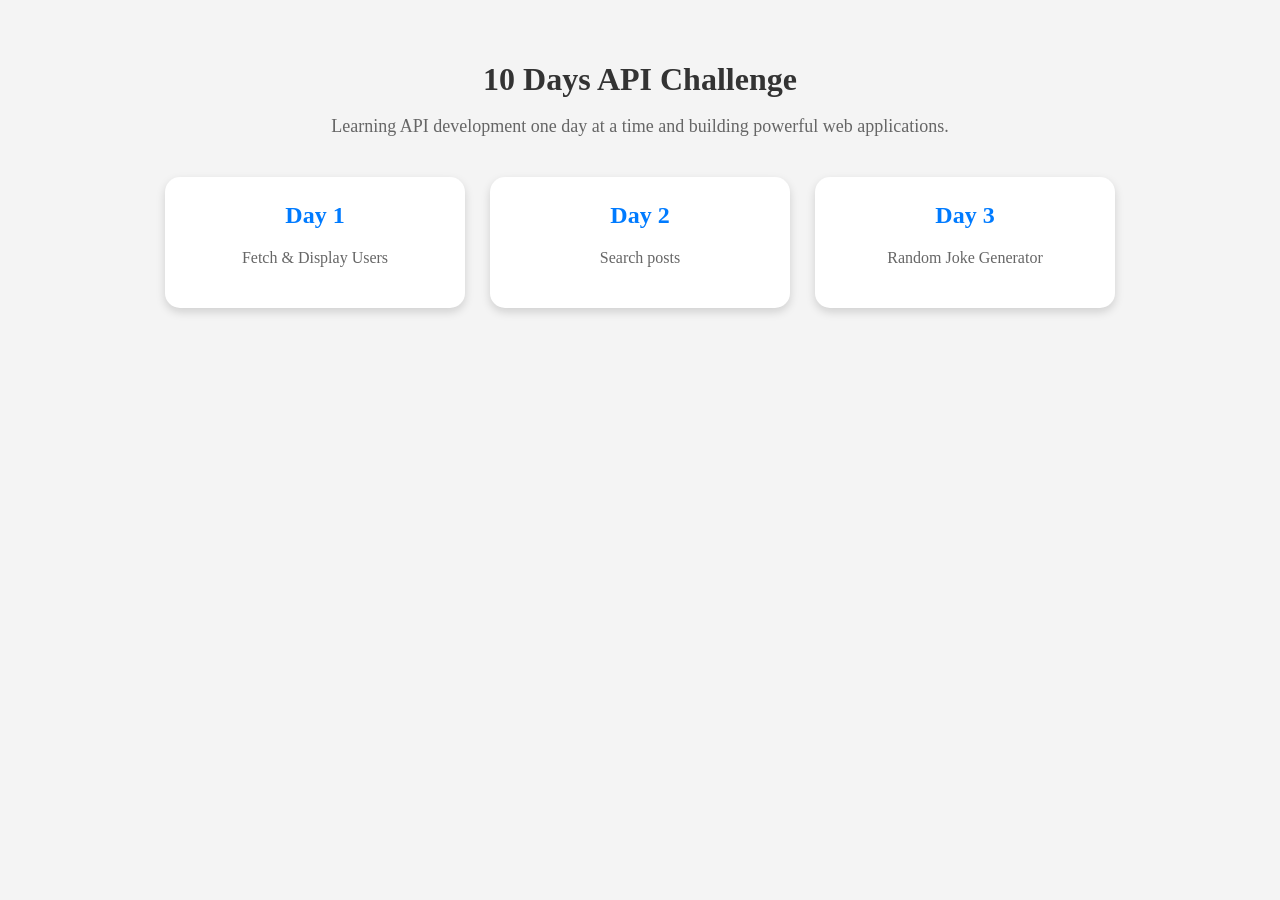
==== index.html @ daa4835d "Completed Day 3 - Random Joke Generator" ====
<!DOCTYPE html>
<html lang="en">
<head>
    <meta charset="UTF-8">
    <meta name="viewport" content="width=device-width, initial-scale=1.0">
    <title>10 Days API Challenge</title>
    <link rel="stylesheet" href="style.css">
</head>
<body>

    <div class="container">
        <h1> 10 Days API Challenge</h1>

        <p class="subtitle">
            Learning API development one day at a time and building powerful web applications.
        </p>

        <div class="cards">

            <a href="Day 1/index.html" class="day-card">
                <h2>Day 1</h2>
                <p>Fetch & Display Users </p>
            </a>
            <a href="Day 2/index.html" class="day-card">
                <h2>Day 2</h2>
                <p>Search posts  </p>
            </a>
             <a href="Day 3/index.html" class="day-card">
                <h2>Day 3</h2>
                <p>Random Joke Generator </p>
            </a>

            
        </div>
    </div>

</body>
</html>
---- style.css ----
body {
    margin: 0;
    font-family: times, sans-serif;
    background-color: #f4f4f4;
}

.container {
    max-width: 1000px;
    margin: auto;
    padding: 40px 20px;
    text-align: center;
}

h1 {
    color: #333;
    margin-bottom: 10px;
}

.subtitle {
    color: #666;
    margin-bottom: 40px;
    font-size: 18px;
}

.cards {
    display: flex;
    justify-content: center;
    gap: 25px;
    flex-wrap: wrap;
}

.day-card {
    background-color: white;
    width: 250px;
    padding: 25px;
    border-radius: 15px;
    text-decoration: none;
    color: #333;
    box-shadow: 0 4px 10px rgba(0,0,0,0.15);
    transition: 0.3s;
}

.day-card:hover {
    transform: translateY(-8px);
}

.day-card h2 {
    margin-top: 0;
    color: #007bff;
}

.day-card p {
    color: #666;
}
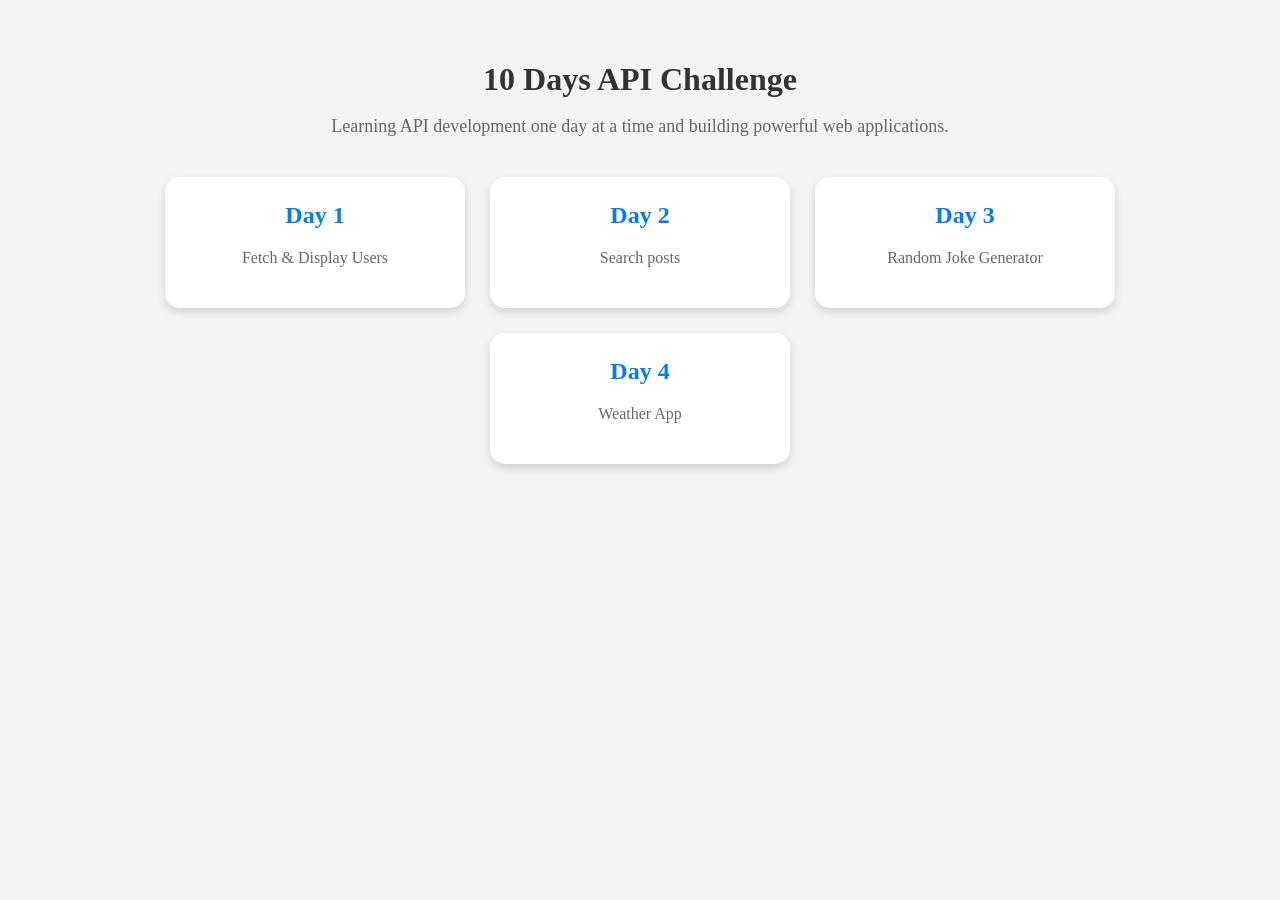
==== commit 5a317518: "Completed Day 4 - Weather App" ====
--- a/index.html
+++ b/index.html
@@ -10,13 +10,10 @@
 
     <div class="container">
         <h1> 10 Days API Challenge</h1>
-
         <p class="subtitle">
             Learning API development one day at a time and building powerful web applications.
         </p>
-
         <div class="cards">
-
             <a href="Day 1/index.html" class="day-card">
                 <h2>Day 1</h2>
                 <p>Fetch & Display Users </p>
@@ -28,9 +25,11 @@
              <a href="Day 3/index.html" class="day-card">
                 <h2>Day 3</h2>
                 <p>Random Joke Generator </p>
-            </a>
-
-            
+            </a>   
+             <a href="Day 4/index.html" class="day-card">
+                <h2>Day 4</h2>
+                <p>Weather App </p>
+            </a>   
         </div>
     </div>
 
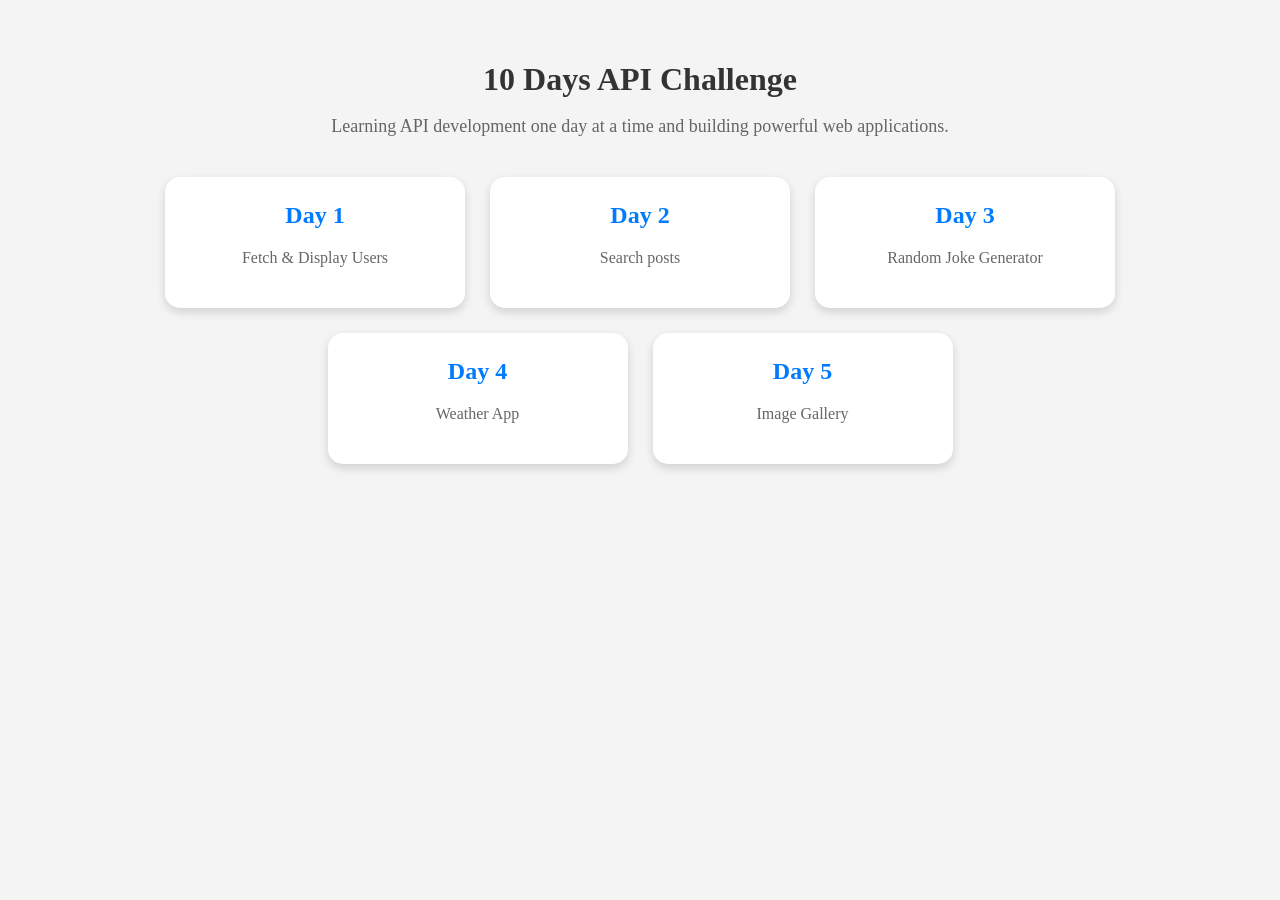
==== commit 6fc286ee: "Completed Day 5 -  Image Gallery" ====
--- a/index.html
+++ b/index.html
@@ -30,6 +30,10 @@
                 <h2>Day 4</h2>
                 <p>Weather App </p>
             </a>   
+            <a href="Day 5/index.html" class="day-card">
+                <h2>Day 5</h2>
+                <p>Image Gallery </p>
+            </a>
         </div>
     </div>
 
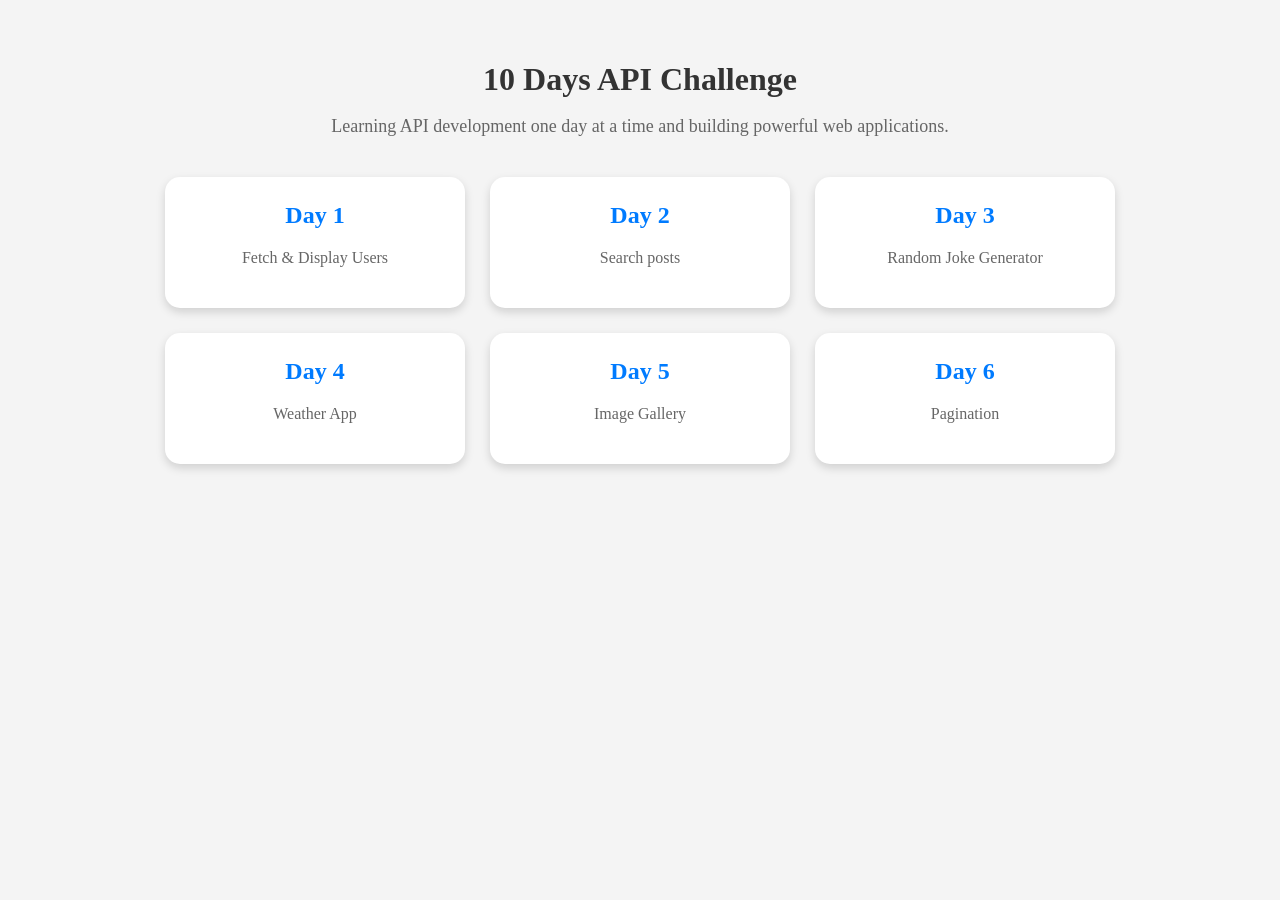
==== commit 0eb9e2e7: "Completed Day 6 - Pagination with API" ====
--- a/index.html
+++ b/index.html
@@ -34,6 +34,10 @@
                 <h2>Day 5</h2>
                 <p>Image Gallery </p>
             </a>
+            <a href="Day 6/index.html" class="day-card">
+                <h2>Day 6</h2>
+                <p>Pagination</p>
+            </a>
         </div>
     </div>
 
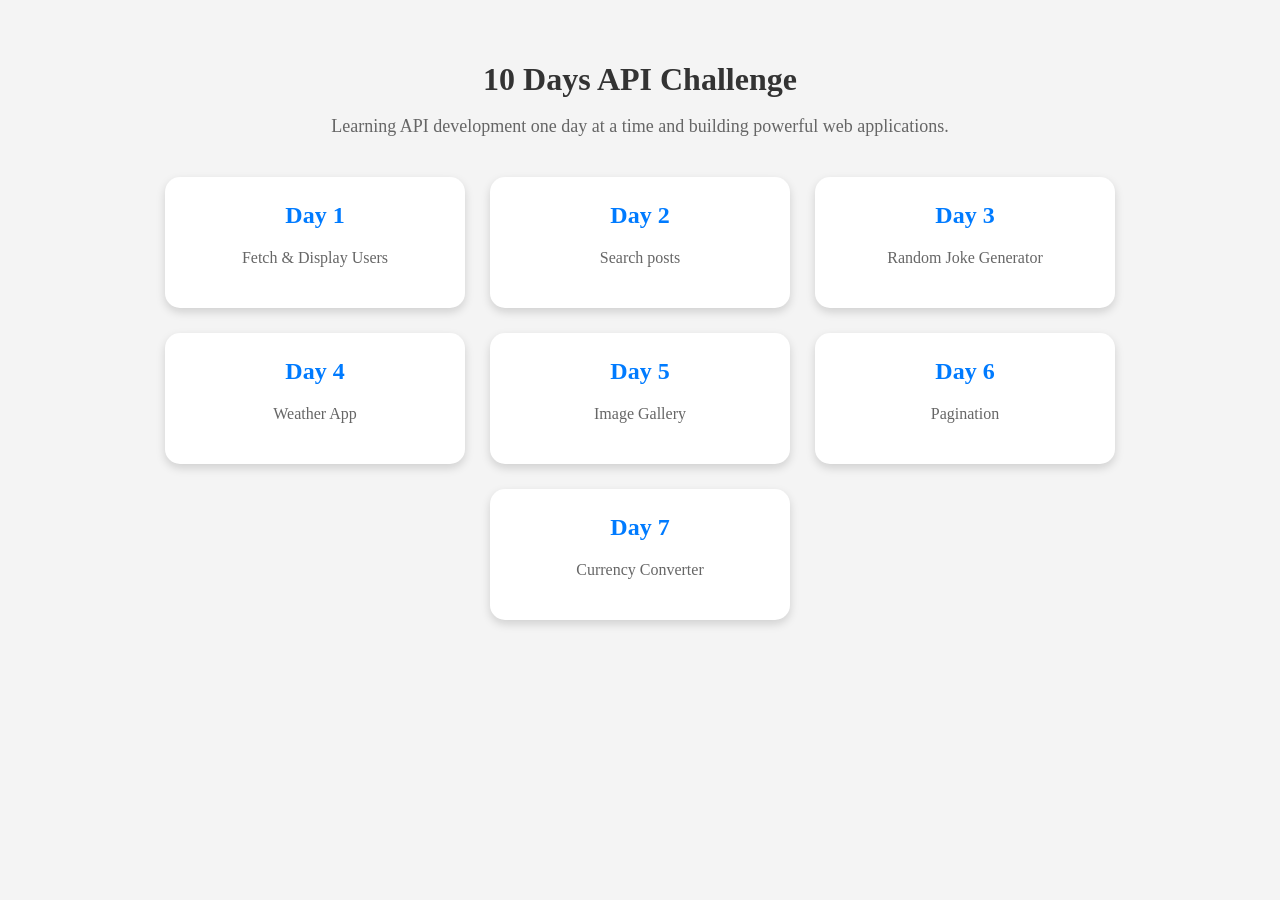
==== commit 1c1131cf: "completed Day 7- Currency Converter" ====
--- a/index.html
+++ b/index.html
@@ -38,6 +38,10 @@
                 <h2>Day 6</h2>
                 <p>Pagination</p>
             </a>
+              <a href="Day 7/index.html" class="day-card">
+                <h2>Day 7</h2>
+                <p> Currency Converter</p>
+            </a>
         </div>
     </div>
 
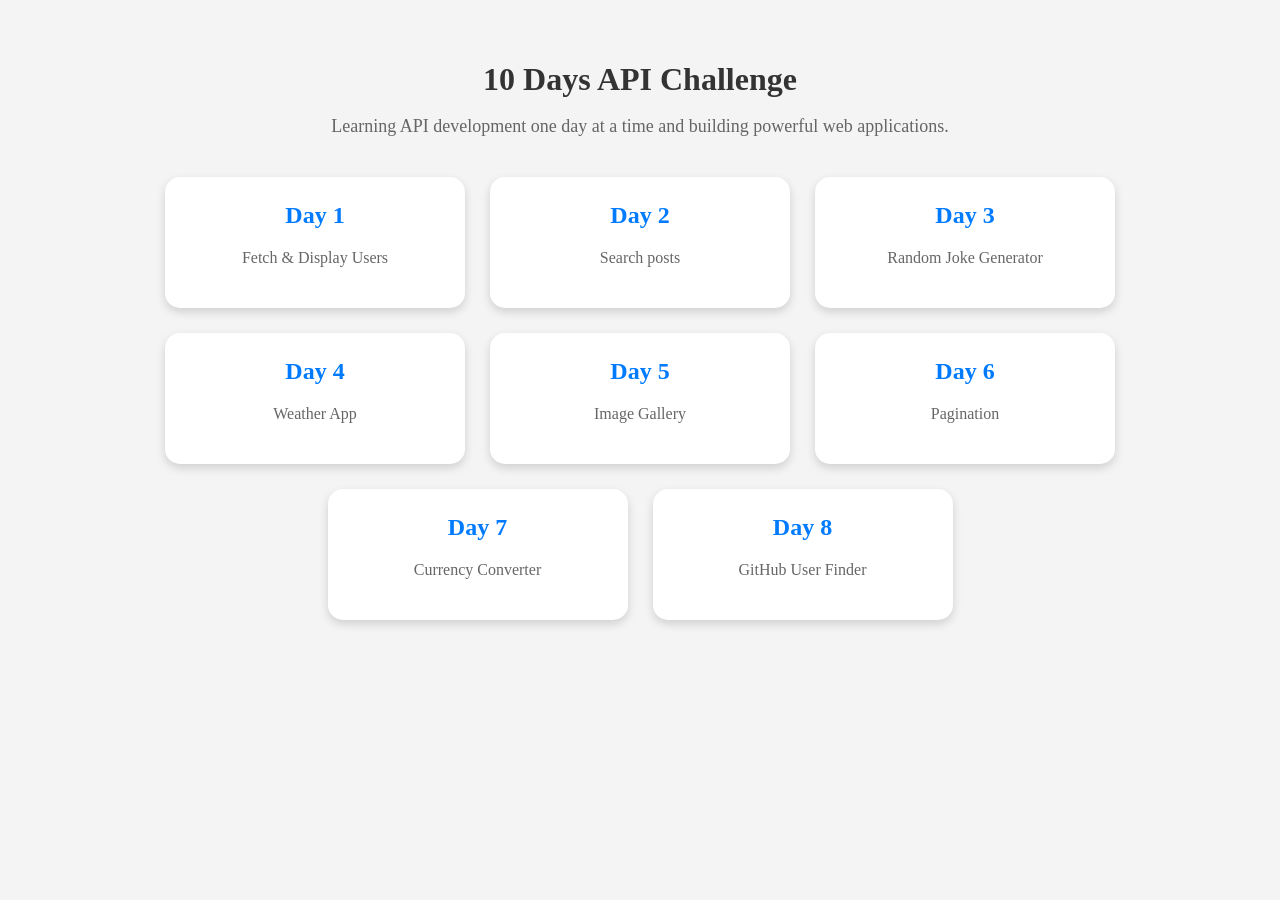
==== commit 67dc38c2: "Completed Day 8 - GitHub User Finder" ====
--- a/index.html
+++ b/index.html
@@ -42,6 +42,11 @@
                 <h2>Day 7</h2>
                 <p> Currency Converter</p>
             </a>
+            <a href="Day 8/index.html" class="day-card">
+                <h2>Day 8</h2>
+                <p>GitHub User Finder</p>
+            </a>
+
         </div>
     </div>
 
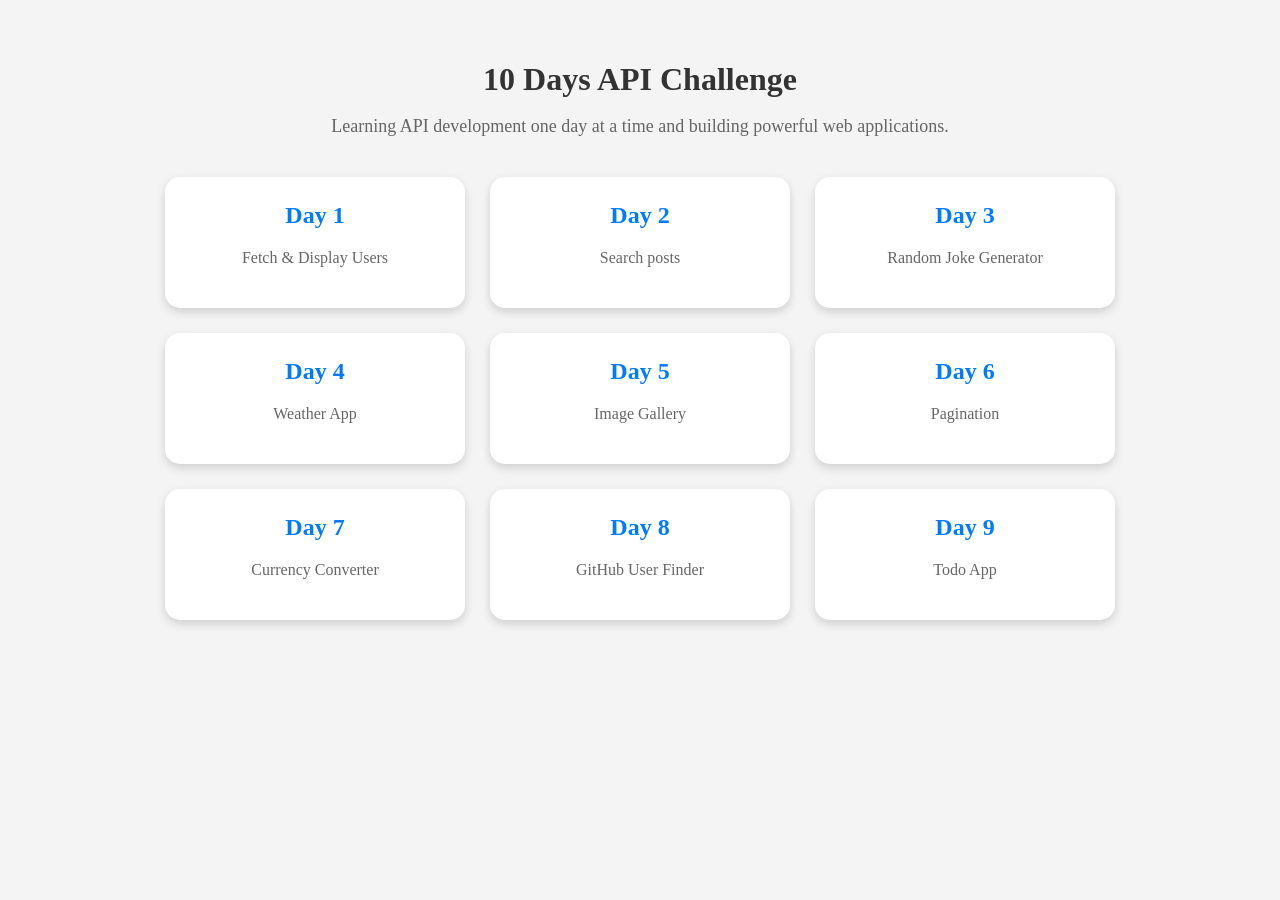
==== commit 984b520e: "Completed Day 9 - Todo App with API" ====
--- a/index.html
+++ b/index.html
@@ -46,6 +46,10 @@
                 <h2>Day 8</h2>
                 <p>GitHub User Finder</p>
             </a>
+            <a href="Day 9/index.html" class="day-card">
+                <h2>Day 9</h2>
+                <p>Todo App</p>
+            </a>
 
         </div>
     </div>
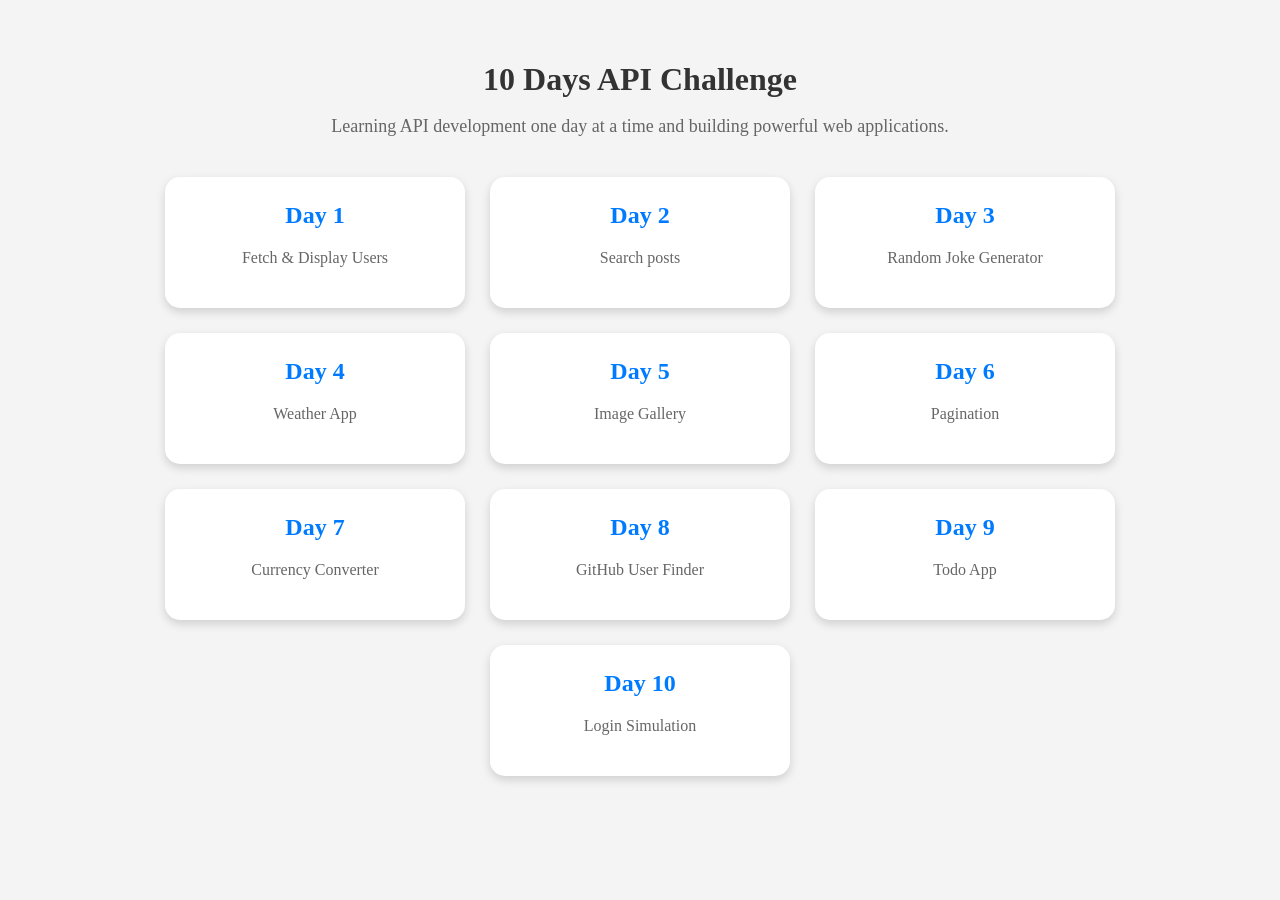
==== commit 530f9b77: "Completed Day 10 - Login Simulation" ====
--- a/index.html
+++ b/index.html
@@ -50,6 +50,10 @@
                 <h2>Day 9</h2>
                 <p>Todo App</p>
             </a>
+             <a href="Day 10/index.html" class="day-card">
+                <h2>Day 10</h2>
+                <p> Login Simulation</p>
+            </a>
 
         </div>
     </div>
